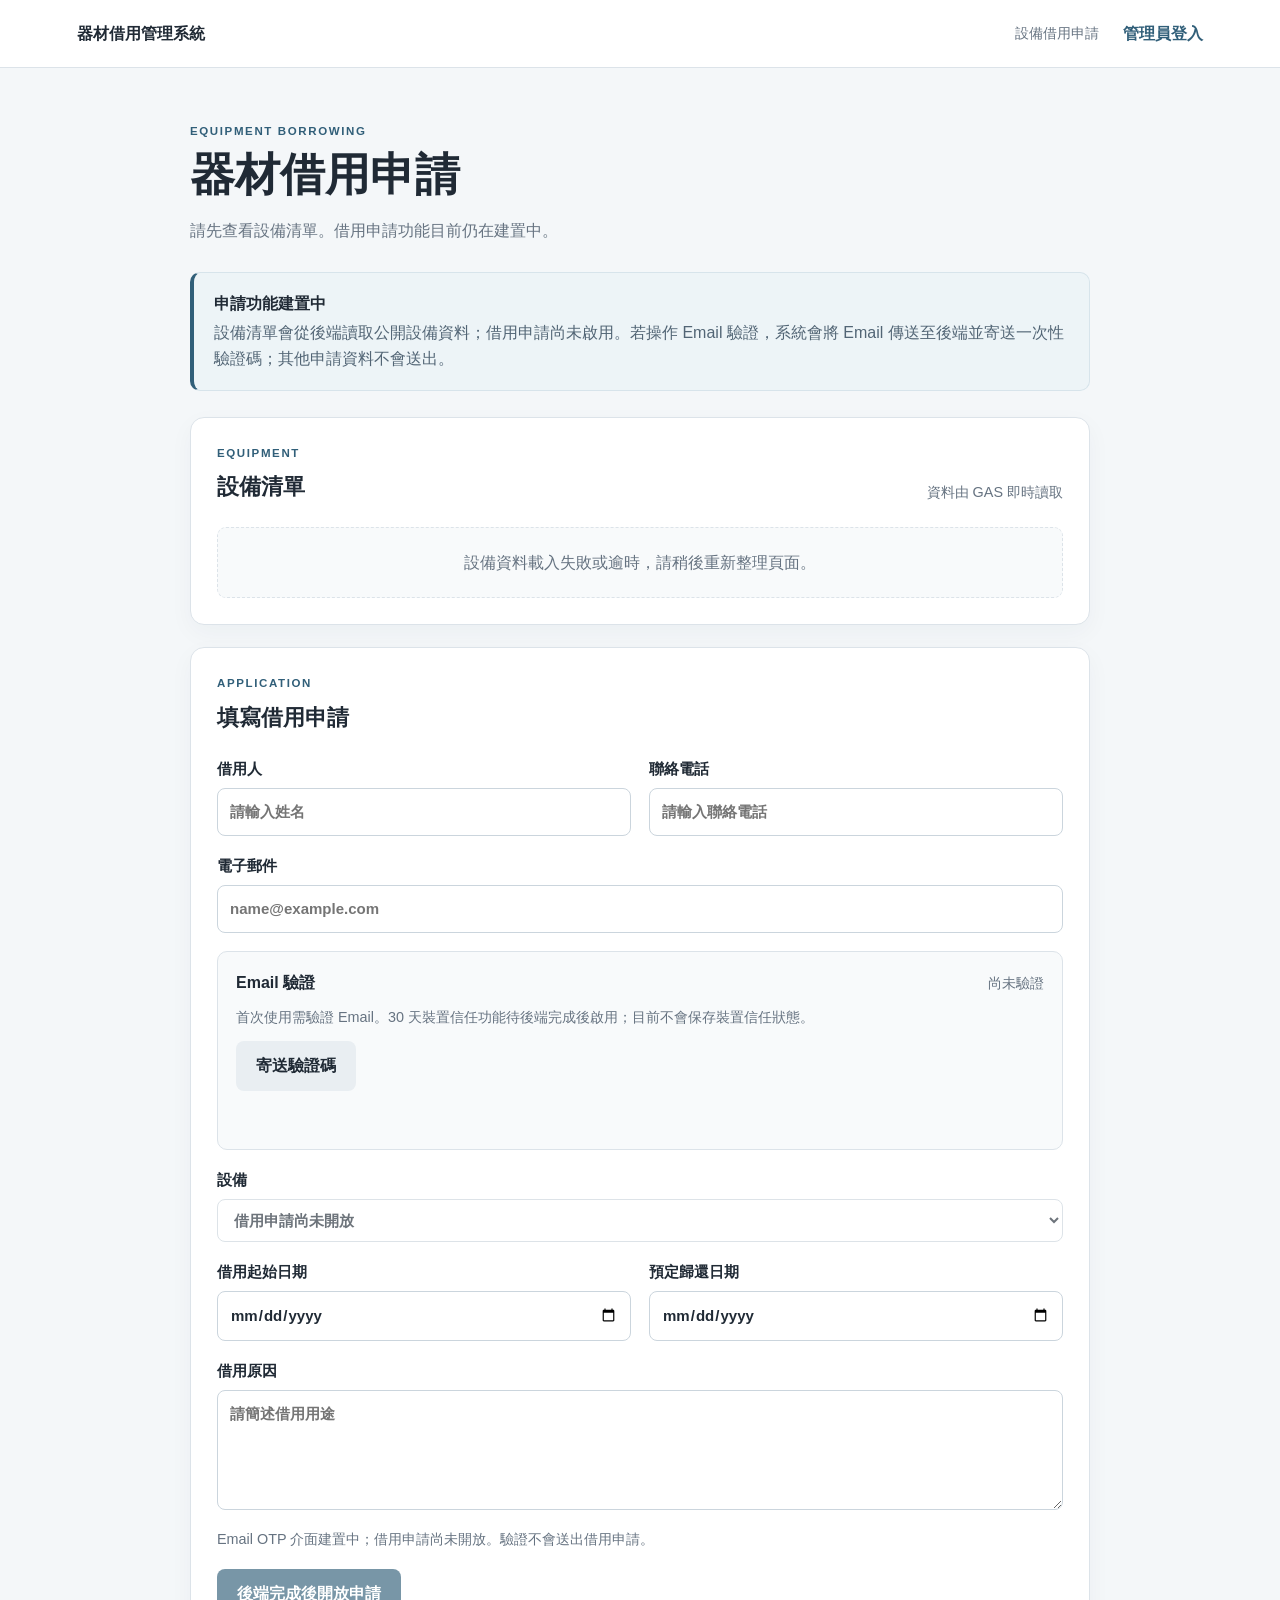
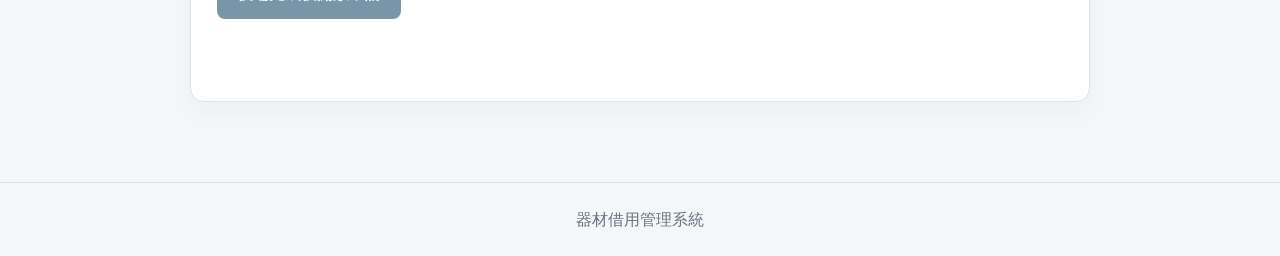
==== index.html @ 15c0bce4 "docs: clarify borrower OTP email handling" ====
<!doctype html>
<html lang="zh-Hant">
<head>
  <meta charset="UTF-8">
  <meta name="viewport" content="width=device-width, initial-scale=1.0">
  <meta name="description" content="器材借用管理系統">
  <title>器材借用管理系統</title>
  <link rel="stylesheet" href="./styles.css">
  <script src="./config.js" defer></script>
  <script src="./app.js" defer></script>

</head>
<body>
  <header class="site-header">
    <a class="brand" href="./">器材借用管理系統</a>
    <nav class="header-actions" aria-label="主要導覽">
      <span class="header-note">設備借用申請</span>
      <a class="text-link" href="./admin.html">管理員登入</a>
    </nav>
  </header>
  <main class="page">
    <section class="intro">
      <p class="eyebrow">EQUIPMENT BORROWING</p>
      <h1>器材借用申請</h1>
      <p>請先查看設備清單。借用申請功能目前仍在建置中。</p>
    </section>
    <section class="notice" aria-live="polite">
      <strong>申請功能建置中</strong>
      <p>設備清單會從後端讀取公開設備資料；借用申請尚未啟用。若操作 Email 驗證，系統會將 Email 傳送至後端並寄送一次性驗證碼；其他申請資料不會送出。</p>
    </section>
    <section class="panel" aria-labelledby="equipment-title">
      <div class="section-heading">
        <div><p class="eyebrow">EQUIPMENT</p><h2 id="equipment-title">設備清單</h2></div>
        <span class="muted">資料由 GAS 即時讀取</span>
      </div>
      <div id="equipment-list" class="empty-state" aria-live="polite">設備資料準備載入。</div>
    </section>
    <section class="panel" aria-labelledby="application-title">
      <div class="section-heading"><div><p class="eyebrow">APPLICATION</p><h2 id="application-title">填寫借用申請</h2></div></div>
      <form id="borrow-form">
        <div class="form-grid">
          <label>借用人<input name="borrowerName" autocomplete="name" required maxlength="80" placeholder="請輸入姓名"></label>
          <label>聯絡電話<input name="borrowerPhone" type="tel" autocomplete="tel" required maxlength="30" placeholder="請輸入聯絡電話"></label>
          <label class="full-width">電子郵件
            <input name="email" type="email" autocomplete="email" required maxlength="254" placeholder="name@example.com">
          </label>
          <div class="full-width email-verification" aria-labelledby="email-verification-title">
            <div class="verification-heading">
              <strong id="email-verification-title">Email 驗證</strong>
              <span id="otp-status" class="verification-status" role="status" aria-live="polite">尚未驗證</span>
            </div>
            <p class="form-hint">首次使用需驗證 Email。30 天裝置信任功能待後端完成後啟用；目前不會保存裝置信任狀態。</p>
            <div class="verification-actions">
              <button id="request-otp" type="button" class="button-secondary">寄送驗證碼</button>
            </div>
            <div id="otp-entry" class="otp-entry" hidden>
              <label>六位數 Email 驗證碼
                <input id="borrower-otp" type="text" inputmode="numeric" autocomplete="one-time-code" pattern="[0-9]{6}" maxlength="6" placeholder="請輸入六位數驗證碼">
              </label>
              <div class="verification-actions">
                <button id="verify-otp" type="button">確認驗證</button>
                <button id="resend-otp" type="button" class="button-secondary" disabled>重新寄送</button>
              </div>
            </div>
            <p id="otp-message" class="form-message" role="status" aria-live="polite"></p>
          </div>
          <label class="full-width">設備<select name="equipmentId" required disabled><option value="">借用申請尚未開放</option></select></label>
          <label>借用起始日期<input name="startDate" type="date" required></label>
          <label>預定歸還日期<input name="dueDate" type="date" required></label>
          <label class="full-width">借用原因<textarea name="purpose" rows="4" required maxlength="1000" placeholder="請簡述借用用途"></textarea></label>
        </div>
        <p class="form-hint">Email OTP 介面建置中；借用申請尚未開放。驗證不會送出借用申請。</p>
        <button type="submit" disabled>後端完成後開放申請</button>
        <p id="form-message" class="form-message" role="status" aria-live="polite"></p>
      </form>
    </section>
  </main>
  <footer class="site-footer">器材借用管理系統</footer>
</body>
</html>
---- styles.css ----
:root {
  color-scheme: light;
  --ink: #202a35;
  --muted: #667381;
  --line: #dce3e9;
  --surface: #ffffff;
  --page: #f4f7f9;
  --accent: #315f79;
  --accent-dark: #24485d;
  --soft-blue: #edf4f7;
}
* { box-sizing: border-box; }
/* Keep the HTML hidden attribute effective even when component styles set display. */
[hidden] { display: none !important; }
body {
  margin: 0;
  background: var(--page);
  color: var(--ink);
  font-family: -apple-system, BlinkMacSystemFont, "Segoe UI", "Noto Sans TC", sans-serif;
  line-height: 1.6;
}
.site-header {
  min-height: 68px;
  padding: 0 max(6vw, 24px);
  display: flex;
  align-items: center;
  justify-content: space-between;
  background: var(--surface);
  border-bottom: 1px solid var(--line);
}
.brand { color: var(--ink); font-weight: 700; text-decoration: none; }
.header-note, .muted, .form-hint { color: var(--muted); font-size: .9rem; }
.page { width: min(900px, calc(100% - 40px)); margin: 54px auto 80px; }
.intro { margin-bottom: 28px; }
.eyebrow { margin: 0 0 8px; color: var(--accent); font-size: .72rem; font-weight: 800; letter-spacing: .14em; }
h1 { margin: 0 0 10px; font-size: clamp(2rem, 5vw, 2.8rem); line-height: 1.2; }
h2 { margin: 0; font-size: 1.35rem; }
.intro > p:last-child { color: var(--muted); }
.notice {
  padding: 18px 20px;
  margin: 26px 0;
  border: 1px solid #d7e4eb;
  border-left: 4px solid var(--accent);
  border-radius: 10px;
  background: var(--soft-blue);
}
.notice p { margin: 4px 0 0; color: #526575; }
.panel {
  margin-top: 22px;
  padding: 26px;
  background: var(--surface);
  border: 1px solid var(--line);
  border-radius: 14px;
  box-shadow: 0 8px 24px rgb(30 50 65 / 4%);
}
.section-heading { display: flex; justify-content: space-between; align-items: end; gap: 16px; margin-bottom: 22px; }
.empty-state { padding: 22px; color: var(--muted); text-align: center; background: #f8fafb; border: 1px dashed var(--line); border-radius: 9px; }
.equipment-grid { display: grid; grid-template-columns: repeat(auto-fit, minmax(220px, 1fr)); gap: 14px; }
.equipment-card { padding: 18px; border: 1px solid var(--line); border-radius: 10px; background: #fff; }
.equipment-card h3 { margin: 0 0 8px; font-size: 1.08rem; }
.equipment-card p { margin: 6px 0; color: var(--muted); overflow-wrap: anywhere; }
.equipment-card .equipment-code { font-size: .85rem; }
.equipment-card .equipment-quantity { color: var(--ink); font-weight: 700; }
.form-grid { display: grid; grid-template-columns: 1fr 1fr; gap: 18px; }
label { display: grid; gap: 7px; font-size: .94rem; font-weight: 600; }
.full-width { grid-column: 1 / -1; }
input, select, textarea {
  width: 100%;
  padding: 11px 12px;
  border: 1px solid #cbd5dd;
  border-radius: 8px;
  background: #fff;
  color: var(--ink);
  font: inherit;
}
input:focus, select:focus, textarea:focus { outline: 3px solid rgb(49 95 121 / 16%); border-color: var(--accent); }
input:disabled, select:disabled, button:disabled { cursor: not-allowed; opacity: .65; }
.form-hint { margin: 18px 0; }
button {
  padding: 12px 20px;
  border: 0;
  border-radius: 8px;
  background: var(--accent);
  color: white;
  font: inherit;
  font-weight: 700;
}
.form-message { min-height: 1.5em; color: var(--muted); }
.site-footer { padding: 24px; color: var(--muted); text-align: center; border-top: 1px solid var(--line); }
@media (max-width: 620px) {
  .site-header { padding-inline: 20px; }
  .page { margin-top: 34px; }
  .panel { padding: 20px; }
  .form-grid { grid-template-columns: 1fr; }
  .full-width { grid-column: auto; }
  .section-heading { align-items: start; flex-direction: column; }
}

/* Shared navigation */
.header-actions { display: flex; align-items: center; gap: 24px; }
.text-link { color: var(--accent); font-weight: 700; text-decoration: none; }
.text-link:hover { text-decoration: underline; }
.admin-page { width: min(1040px, calc(100% - 40px)); margin: 42px auto 80px; }
.admin-intro { margin-bottom: 28px; }
.admin-layout { display: grid; grid-template-columns: minmax(280px, 360px) minmax(0, 1fr); gap: 22px; align-items: start; }
.admin-panel { padding: 26px; background: var(--surface); border: 1px solid var(--line); border-radius: 14px; box-shadow: 0 8px 24px rgb(30 50 65 / 4%); }
.admin-panel h2 { margin: 0 0 8px; }
.admin-panel > p { color: var(--muted); }
.admin-form { display: grid; gap: 16px; margin-top: 20px; }
.admin-form button, .request-actions button { cursor: pointer; }
.admin-form button:disabled, .request-actions button:disabled { cursor: not-allowed; opacity: .55; }
.button-secondary { background: #e9eef2; color: var(--ink); }
.button-danger { background: #9d3d3d; }
.admin-message { min-height: 1.5em; color: var(--muted); overflow-wrap: anywhere; }
.admin-toolbar { display: flex; justify-content: space-between; align-items: center; gap: 12px; margin-bottom: 18px; }
.admin-toolbar h2 { margin: 0; }
.request-list { display: grid; gap: 14px; }
.request-card { padding: 18px; border: 1px solid var(--line); border-radius: 10px; background: #fff; }
.request-card h3 { margin: 0 0 10px; }
.request-meta { display: grid; grid-template-columns: repeat(2, minmax(0, 1fr)); gap: 8px 16px; margin: 0; }
.request-meta div { min-width: 0; }
.request-meta dt { color: var(--muted); font-size: .82rem; }
.request-meta dd { margin: 2px 0 0; overflow-wrap: anywhere; }
.request-purpose { margin: 14px 0; white-space: pre-wrap; overflow-wrap: anywhere; }
.request-actions { display: flex; flex-wrap: wrap; gap: 10px; margin-top: 14px; }
.request-actions button { padding: 9px 14px; }
.reject-reason { margin-top: 12px; }
.empty-admin { padding: 24px; color: var(--muted); text-align: center; background: #f8fafb; border: 1px dashed var(--line); border-radius: 9px; }
.admin-session-note { color: var(--muted); font-size: .88rem; overflow-wrap: anywhere; }
@media (max-width: 760px) { .admin-layout { grid-template-columns: 1fr; } .admin-page { margin-top: 30px; } }
@media (max-width: 620px) { .header-actions { gap: 12px; } .header-note { display: none; } .request-meta { grid-template-columns: 1fr; } .admin-panel { padding: 20px; } }

/* Borrower Email OTP */
.email-verification {
  padding: 18px;
  border: 1px solid var(--line);
  border-radius: 10px;
  background: #f8fafb;
}
.verification-heading, .verification-actions {
  display: flex;
  align-items: center;
  flex-wrap: wrap;
  gap: 10px;
}
.verification-heading { justify-content: space-between; margin-bottom: 10px; }
.verification-status { color: var(--muted); font-size: .9rem; }
.otp-entry { display: grid; gap: 12px; margin-top: 14px; }
.otp-entry label { max-width: 360px; }
.email-verification .form-hint { margin: 6px 0 12px; }
.email-verification .form-message { margin-bottom: 0; }
.button-secondary { background: #e9eef2; color: var(--ink); }
@media (max-width: 620px) {
  .email-verification { padding: 15px; }
  .verification-actions button { flex: 1 1 auto; }
}
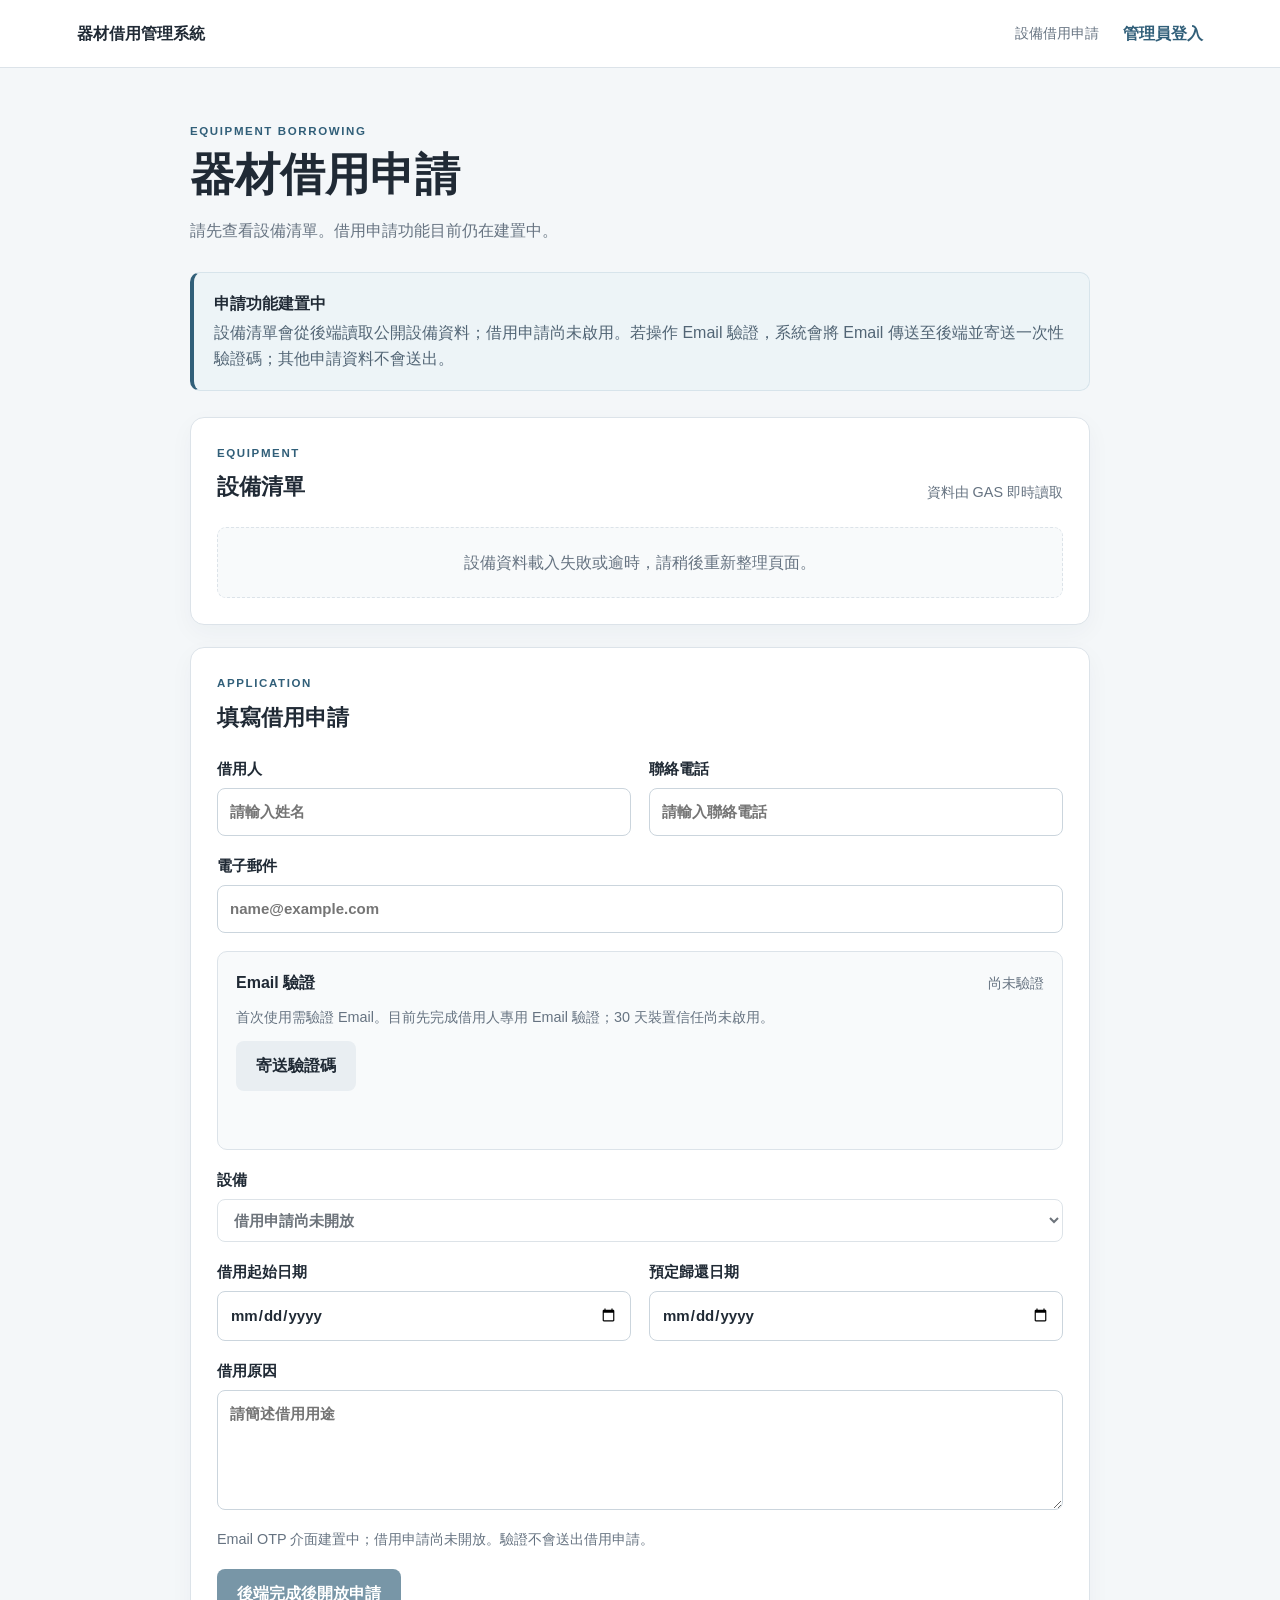
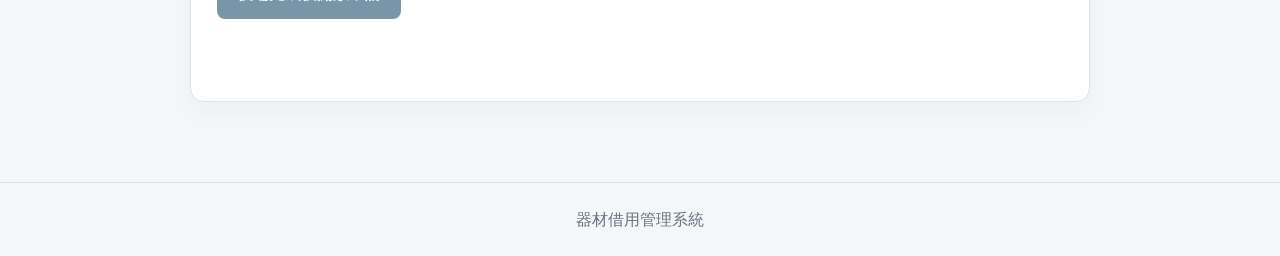
==== commit fdf29617: "docs: clarify borrower OTP isolation status" ====
--- a/index.html
+++ b/index.html
@@ -49,7 +49,7 @@
               <strong id="email-verification-title">Email 驗證</strong>
               <span id="otp-status" class="verification-status" role="status" aria-live="polite">尚未驗證</span>
             </div>
-            <p class="form-hint">首次使用需驗證 Email。30 天裝置信任功能待後端完成後啟用；目前不會保存裝置信任狀態。</p>
+            <p class="form-hint">首次使用需驗證 Email。目前先完成借用人專用 Email 驗證；30 天裝置信任尚未啟用。</p>
             <div class="verification-actions">
               <button id="request-otp" type="button" class="button-secondary">寄送驗證碼</button>
             </div>
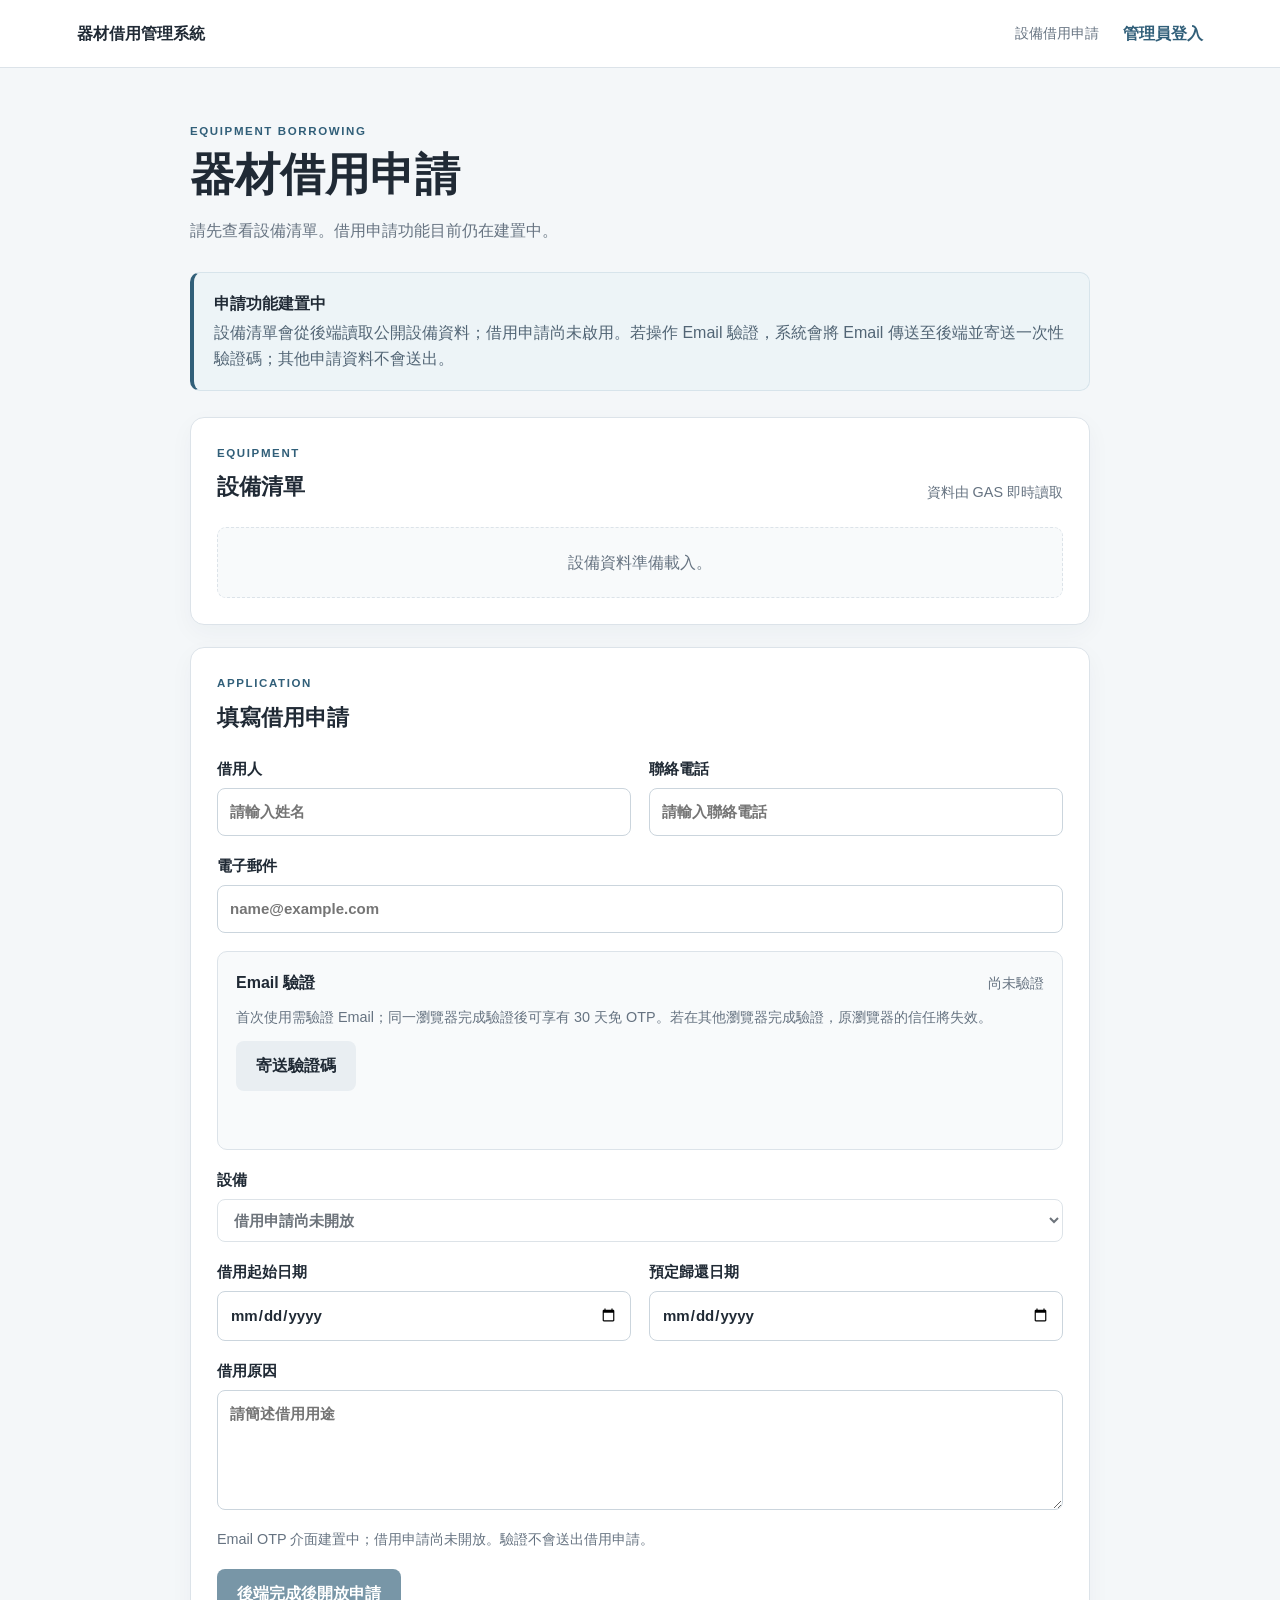
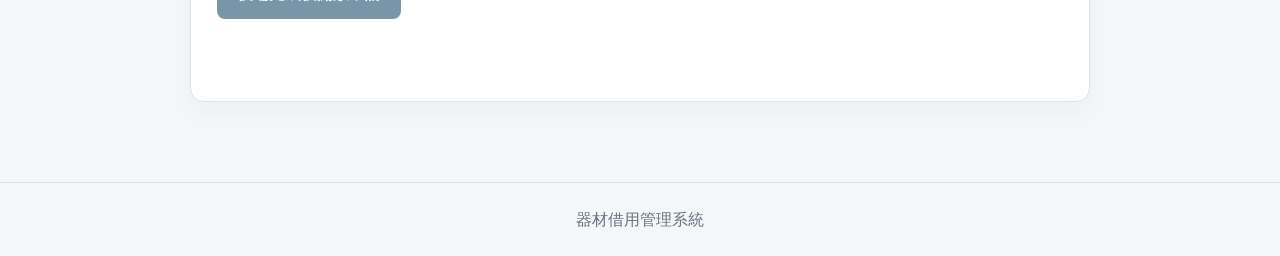
==== commit 86d5471d: "docs: update borrower device trust guidance" ====
--- a/index.html
+++ b/index.html
@@ -49,7 +49,7 @@
               <strong id="email-verification-title">Email 驗證</strong>
               <span id="otp-status" class="verification-status" role="status" aria-live="polite">尚未驗證</span>
             </div>
-            <p class="form-hint">首次使用需驗證 Email。目前先完成借用人專用 Email 驗證；30 天裝置信任尚未啟用。</p>
+            <p class="form-hint">首次使用需驗證 Email；同一瀏覽器完成驗證後可享有 30 天免 OTP。若在其他瀏覽器完成驗證，原瀏覽器的信任將失效。</p>
             <div class="verification-actions">
               <button id="request-otp" type="button" class="button-secondary">寄送驗證碼</button>
             </div>
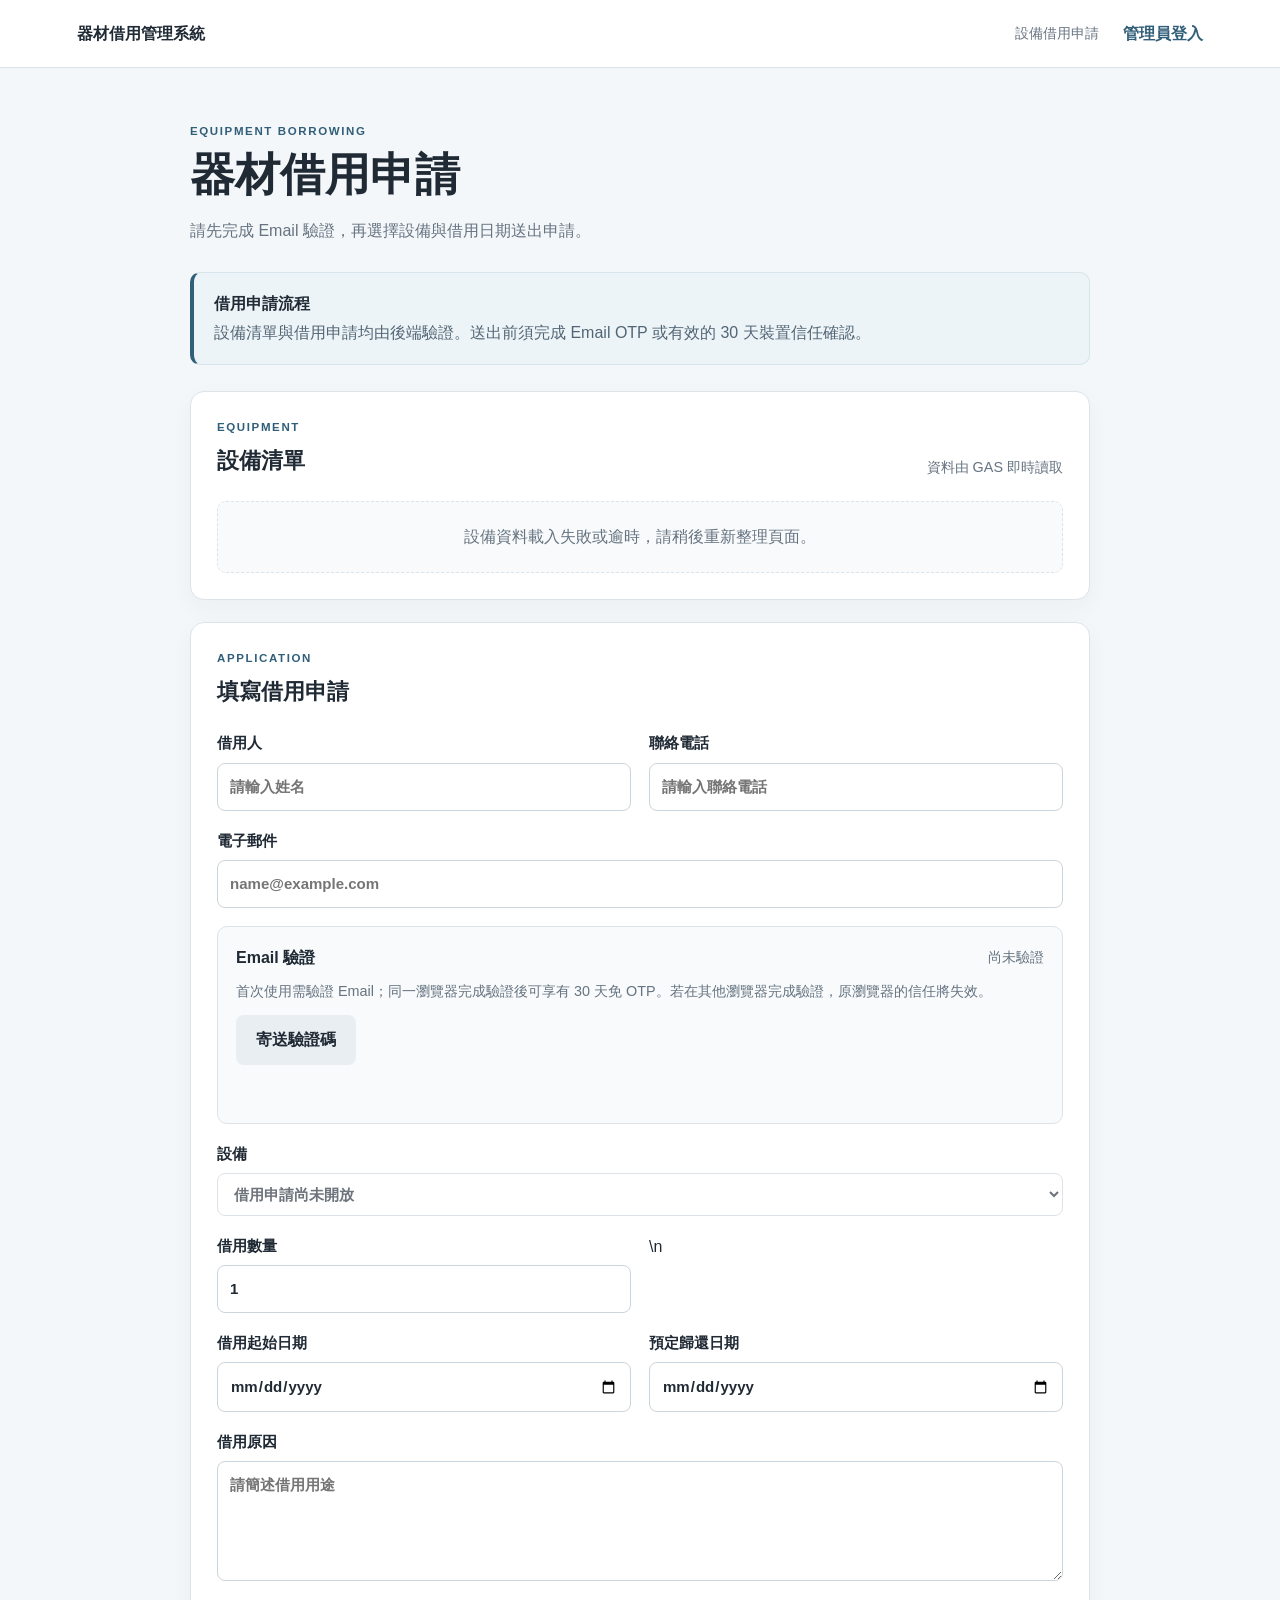
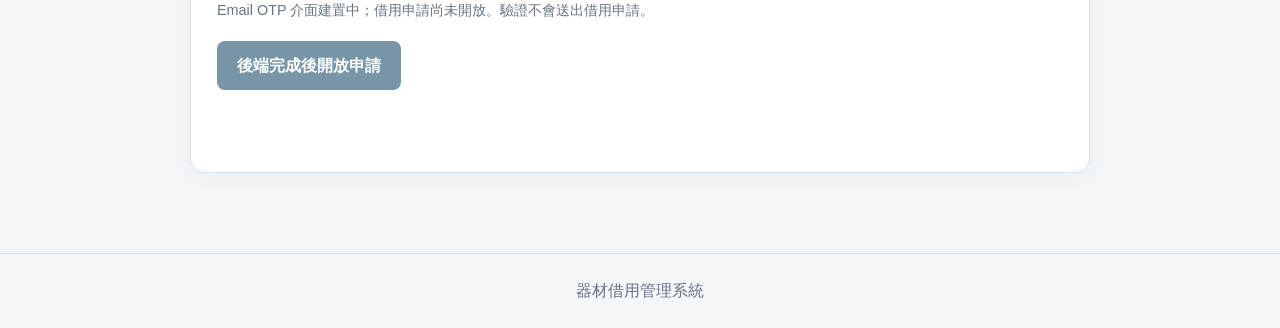
==== commit cf277cec: "feat: open borrower application form" ====
--- a/index.html
+++ b/index.html
@@ -22,11 +22,11 @@
     <section class="intro">
       <p class="eyebrow">EQUIPMENT BORROWING</p>
       <h1>器材借用申請</h1>
-      <p>請先查看設備清單。借用申請功能目前仍在建置中。</p>
+      <p>請先完成 Email 驗證，再選擇設備與借用日期送出申請。</p>
     </section>
     <section class="notice" aria-live="polite">
-      <strong>申請功能建置中</strong>
-      <p>設備清單會從後端讀取公開設備資料；借用申請尚未啟用。若操作 Email 驗證，系統會將 Email 傳送至後端並寄送一次性驗證碼；其他申請資料不會送出。</p>
+      <strong>借用申請流程</strong>
+      <p>設備清單與借用申請均由後端驗證。送出前須完成 Email OTP 或有效的 30 天裝置信任確認。</p>
     </section>
     <section class="panel" aria-labelledby="equipment-title">
       <div class="section-heading">
@@ -65,7 +65,7 @@
             <p id="otp-message" class="form-message" role="status" aria-live="polite"></p>
           </div>
           <label class="full-width">設備<select name="equipmentId" required disabled><option value="">借用申請尚未開放</option></select></label>
-          <label>借用起始日期<input name="startDate" type="date" required></label>
+          <label>借用數量<input name="quantity" type="number" min="1" max="10000" step="1" value="1" required></label>\n          <label>借用起始日期<input name="startDate" type="date" required></label>
           <label>預定歸還日期<input name="dueDate" type="date" required></label>
           <label class="full-width">借用原因<textarea name="purpose" rows="4" required maxlength="1000" placeholder="請簡述借用用途"></textarea></label>
         </div>
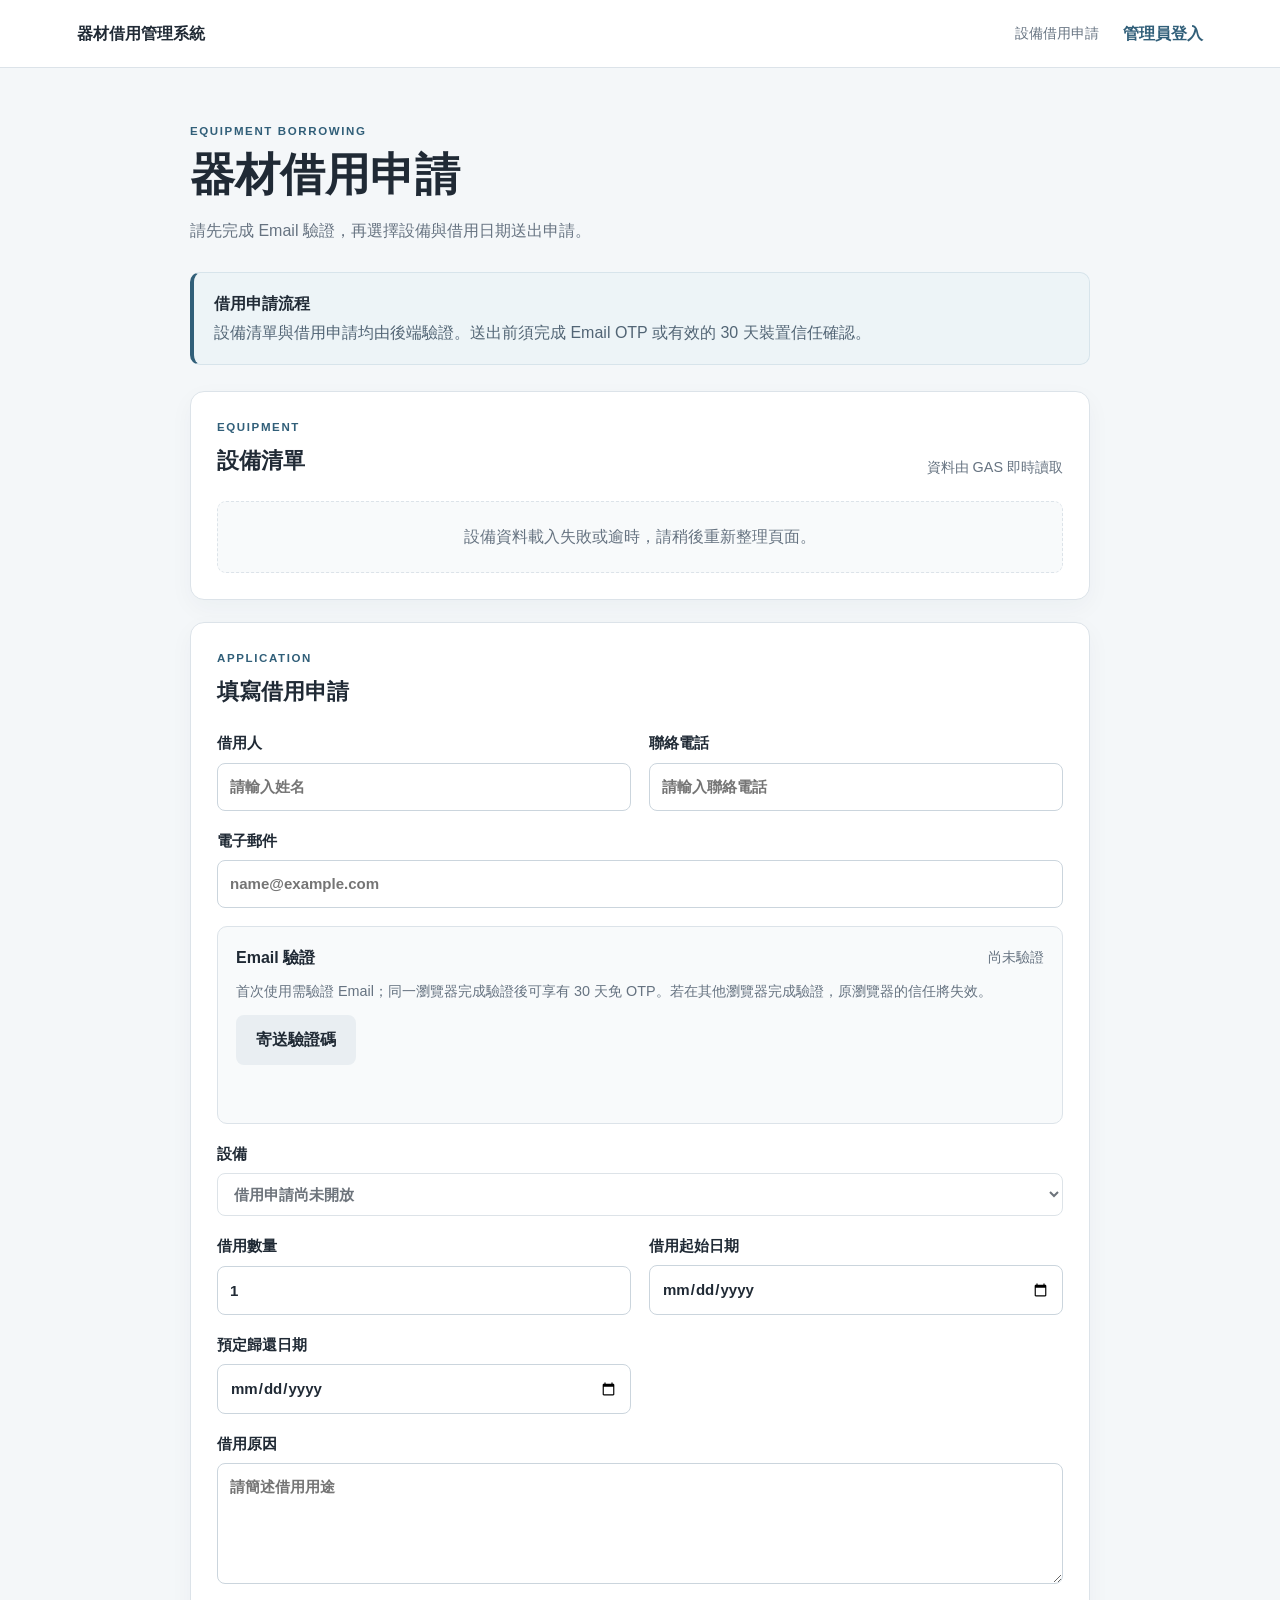
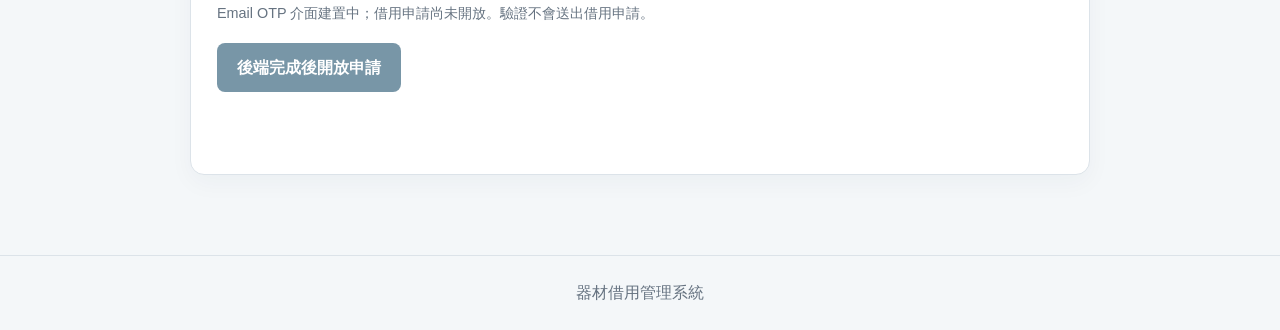
==== commit f450134a: "fix: correct quantity and date field markup" ====
--- a/index.html
+++ b/index.html
@@ -65,7 +65,8 @@
             <p id="otp-message" class="form-message" role="status" aria-live="polite"></p>
           </div>
           <label class="full-width">設備<select name="equipmentId" required disabled><option value="">借用申請尚未開放</option></select></label>
-          <label>借用數量<input name="quantity" type="number" min="1" max="10000" step="1" value="1" required></label>\n          <label>借用起始日期<input name="startDate" type="date" required></label>
+          <label>借用數量<input name="quantity" type="number" min="1" max="10000" step="1" value="1" required></label>
+          <label>借用起始日期<input name="startDate" type="date" required></label>
           <label>預定歸還日期<input name="dueDate" type="date" required></label>
           <label class="full-width">借用原因<textarea name="purpose" rows="4" required maxlength="1000" placeholder="請簡述借用用途"></textarea></label>
         </div>
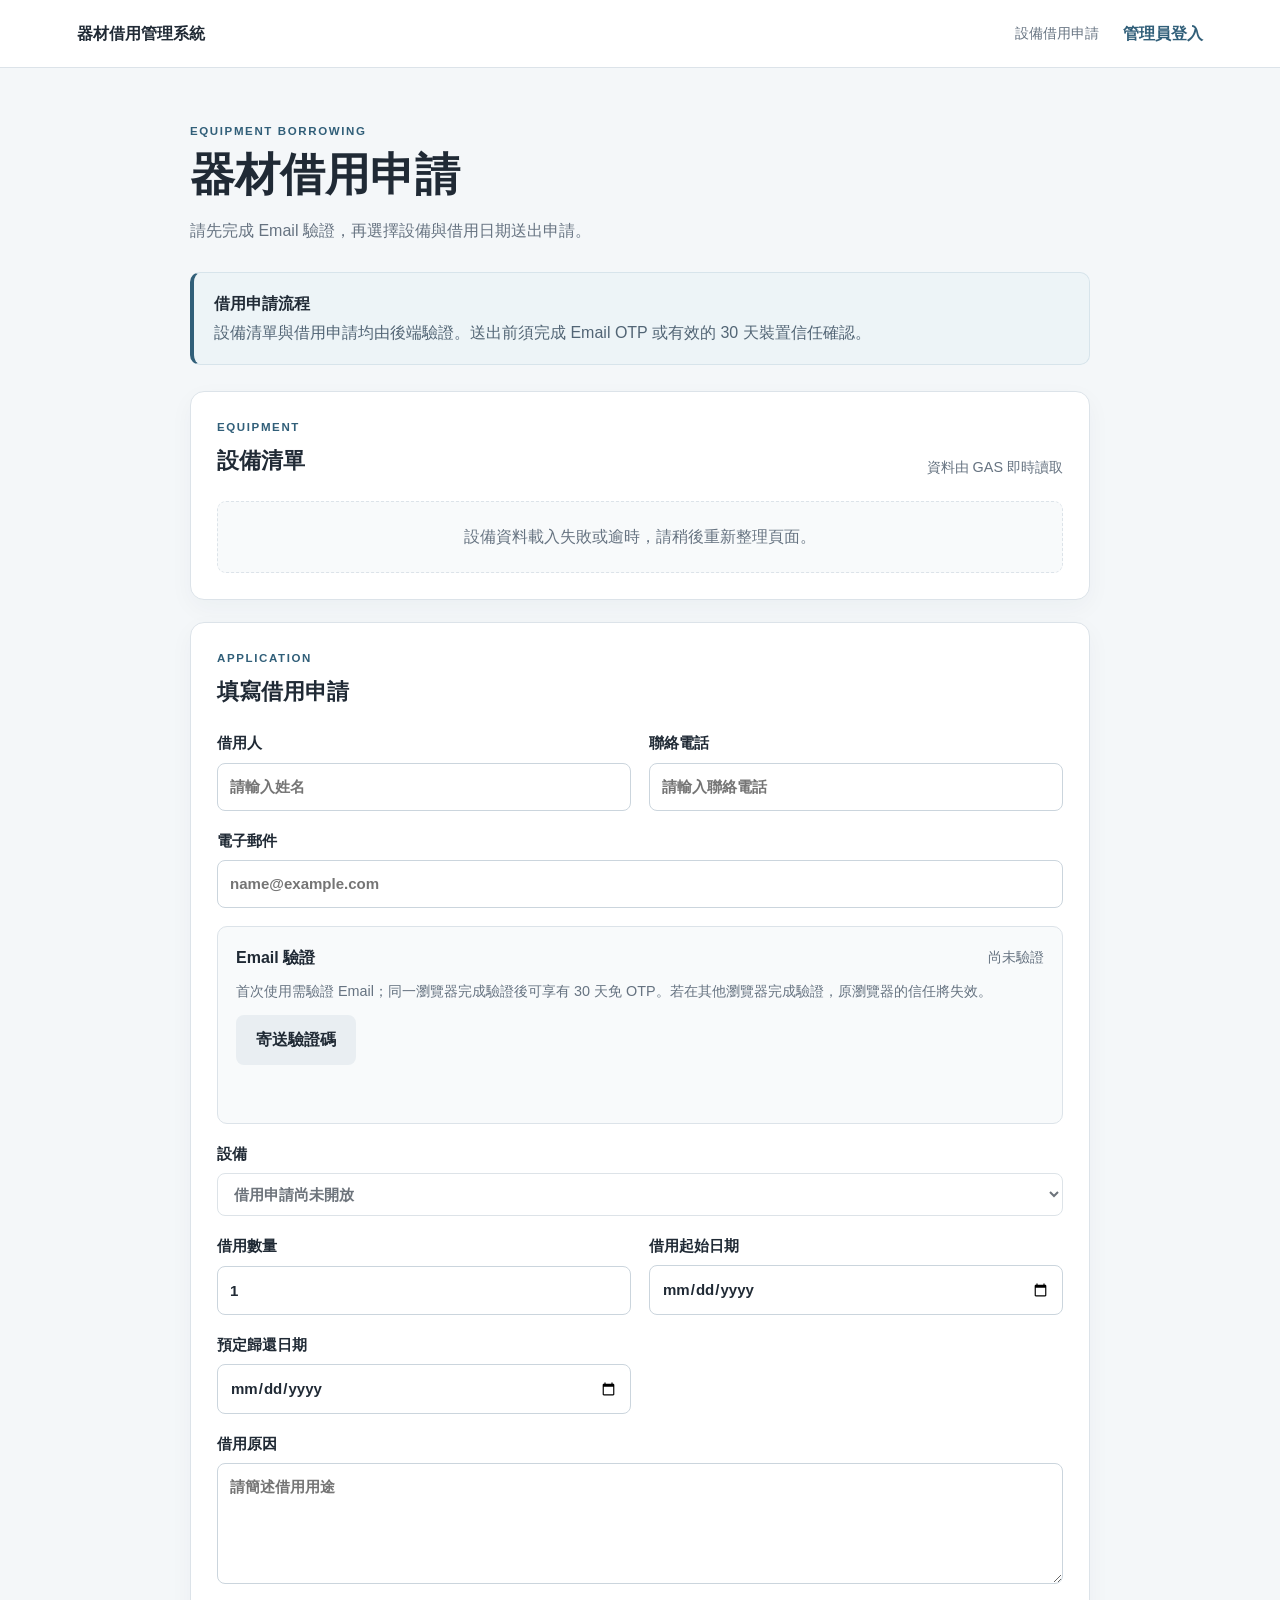
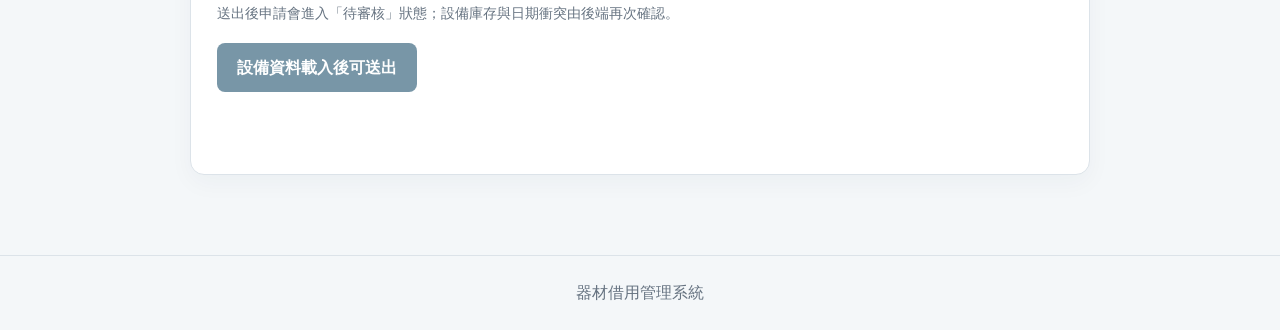
==== commit 5a498502: "feat: update borrower application guidance and submit control" ====
--- a/index.html
+++ b/index.html
@@ -70,8 +70,8 @@
           <label>預定歸還日期<input name="dueDate" type="date" required></label>
           <label class="full-width">借用原因<textarea name="purpose" rows="4" required maxlength="1000" placeholder="請簡述借用用途"></textarea></label>
         </div>
-        <p class="form-hint">Email OTP 介面建置中；借用申請尚未開放。驗證不會送出借用申請。</p>
-        <button type="submit" disabled>後端完成後開放申請</button>
+        <p class="form-hint">送出後申請會進入「待審核」狀態；設備庫存與日期衝突由後端再次確認。</p>
+        <button type="submit" disabled>設備資料載入後可送出</button>
         <p id="form-message" class="form-message" role="status" aria-live="polite"></p>
       </form>
     </section>
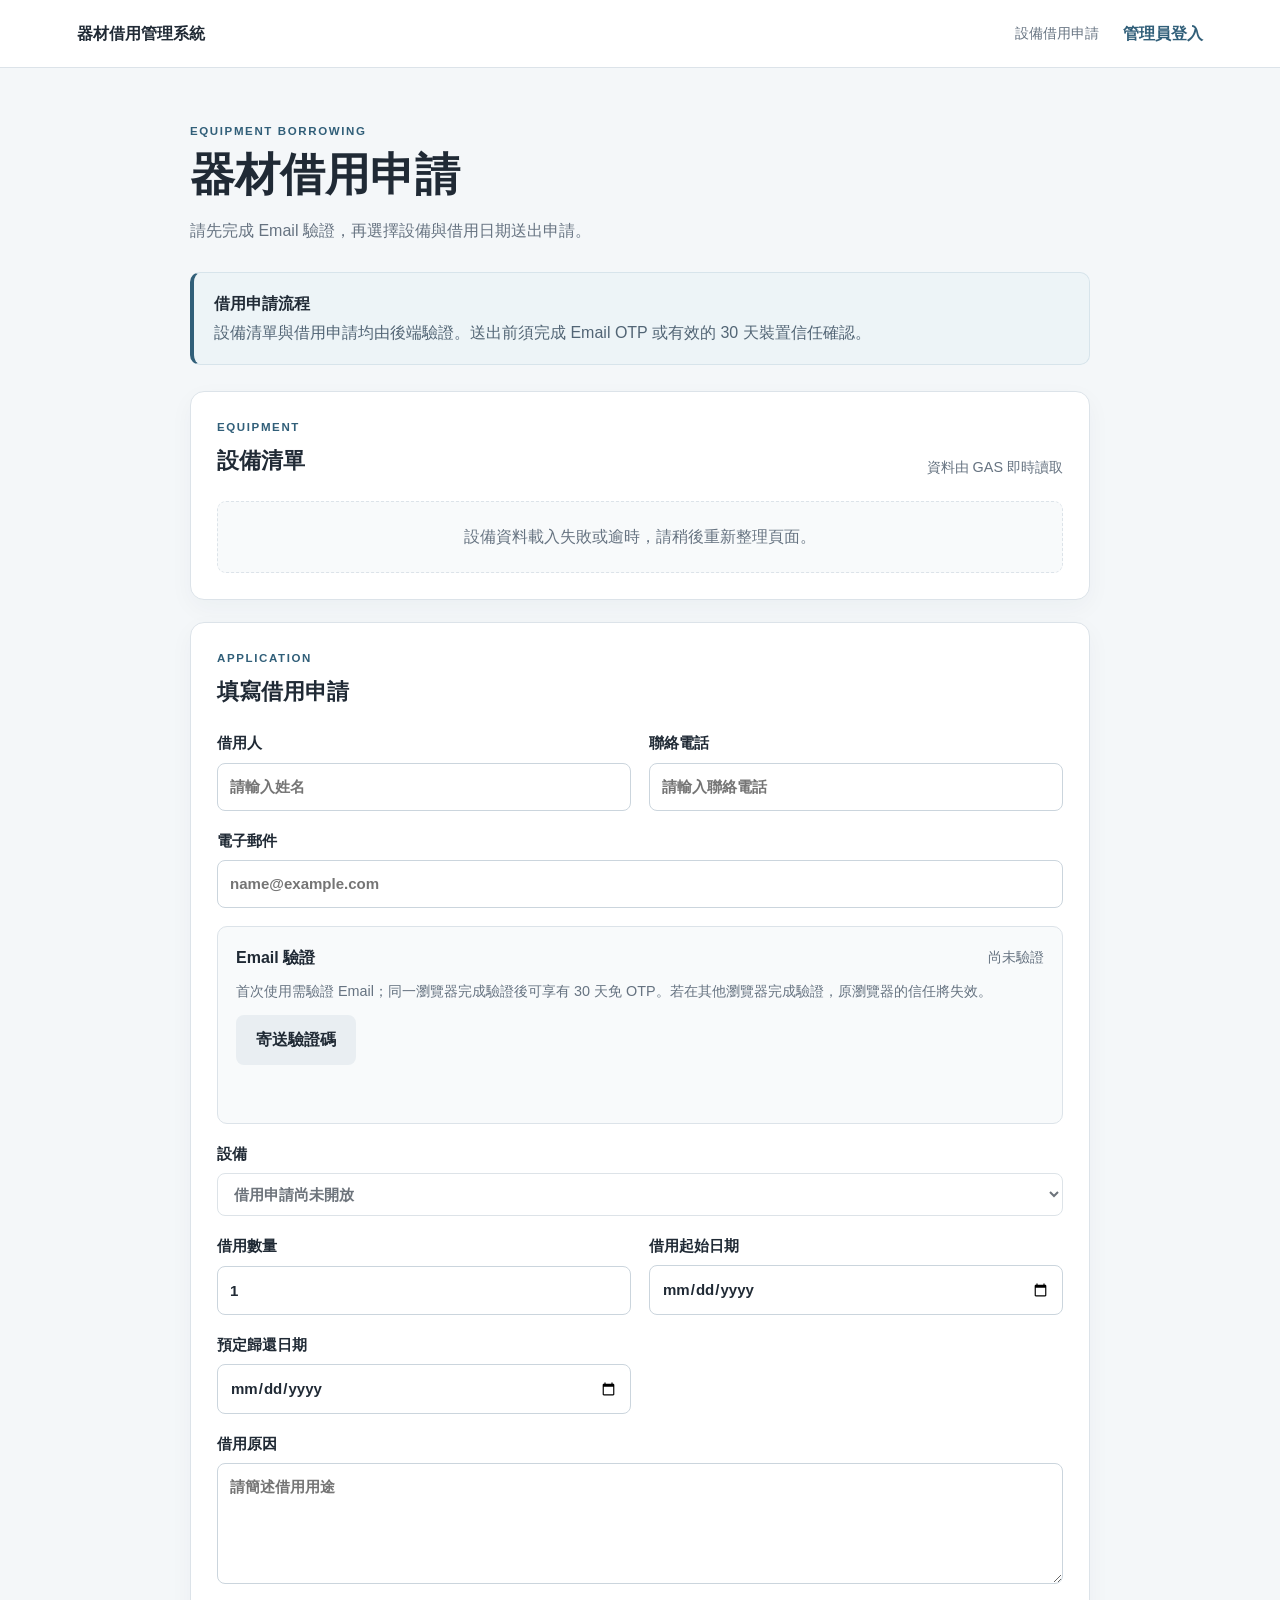
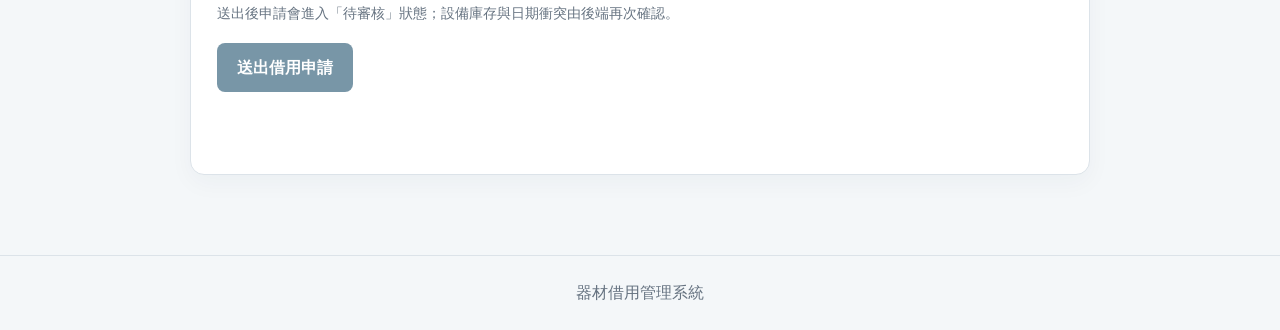
==== commit 01213bdb: "ui: label the borrower submission action consistently" ====
--- a/index.html
+++ b/index.html
@@ -71,7 +71,7 @@
           <label class="full-width">借用原因<textarea name="purpose" rows="4" required maxlength="1000" placeholder="請簡述借用用途"></textarea></label>
         </div>
         <p class="form-hint">送出後申請會進入「待審核」狀態；設備庫存與日期衝突由後端再次確認。</p>
-        <button type="submit" disabled>設備資料載入後可送出</button>
+        <button type="submit" disabled>送出借用申請</button>
         <p id="form-message" class="form-message" role="status" aria-live="polite"></p>
       </form>
     </section>
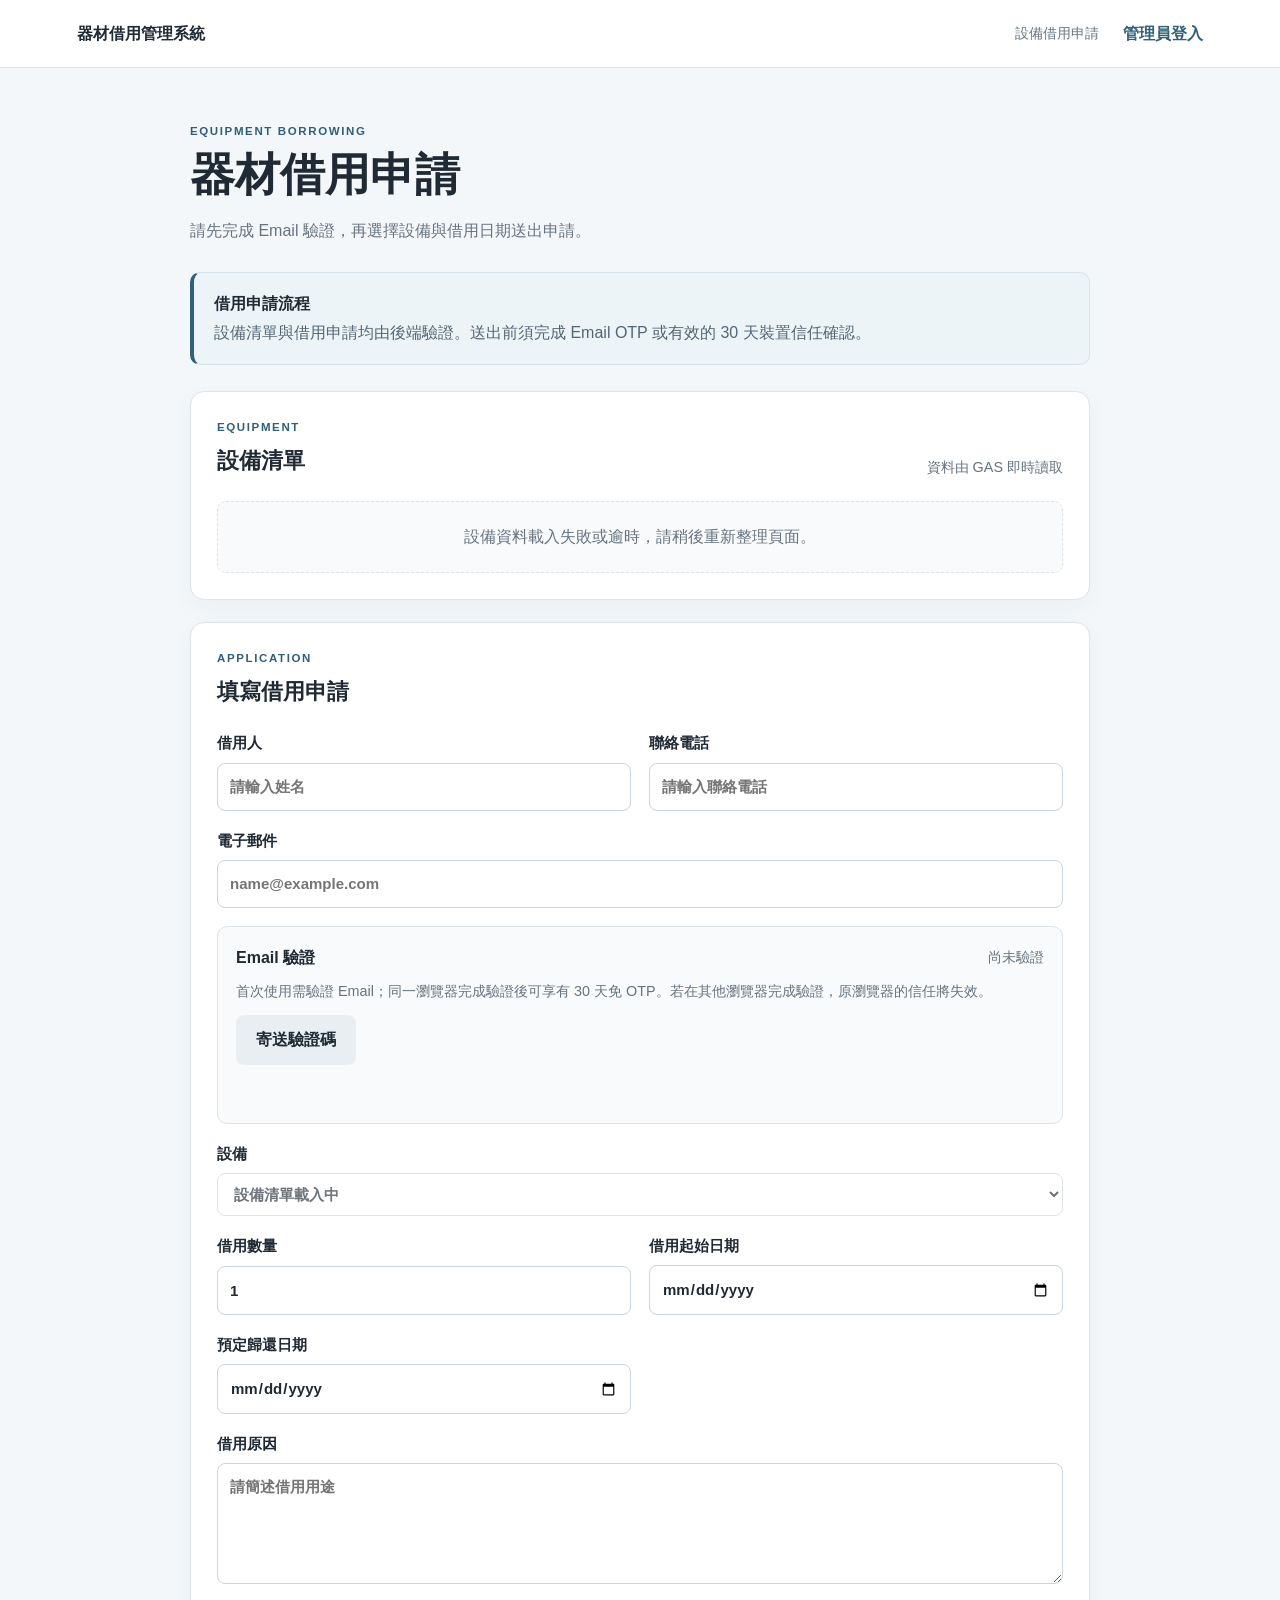
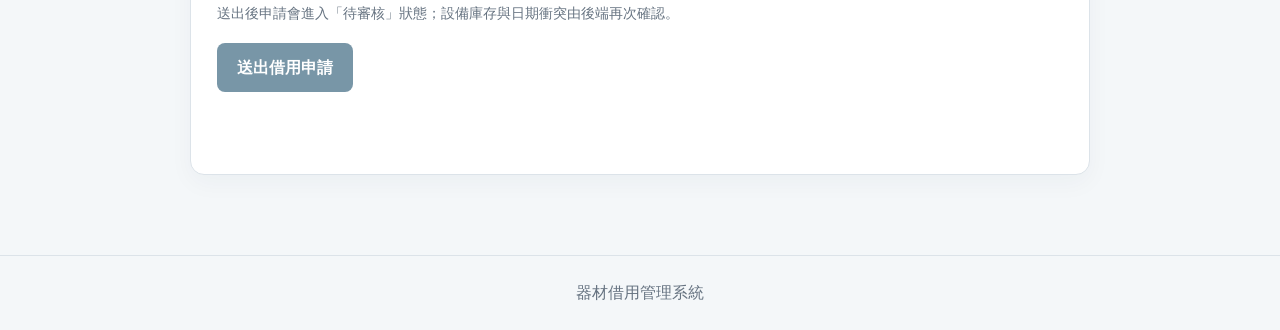
==== commit 4db1460e: "ui: clarify initial equipment loading state" ====
--- a/index.html
+++ b/index.html
@@ -64,7 +64,7 @@
             </div>
             <p id="otp-message" class="form-message" role="status" aria-live="polite"></p>
           </div>
-          <label class="full-width">設備<select name="equipmentId" required disabled><option value="">借用申請尚未開放</option></select></label>
+          <label class="full-width">設備<select name="equipmentId" required disabled><option value="">設備清單載入中</option></select></label>
           <label>借用數量<input name="quantity" type="number" min="1" max="10000" step="1" value="1" required></label>
           <label>借用起始日期<input name="startDate" type="date" required></label>
           <label>預定歸還日期<input name="dueDate" type="date" required></label>
